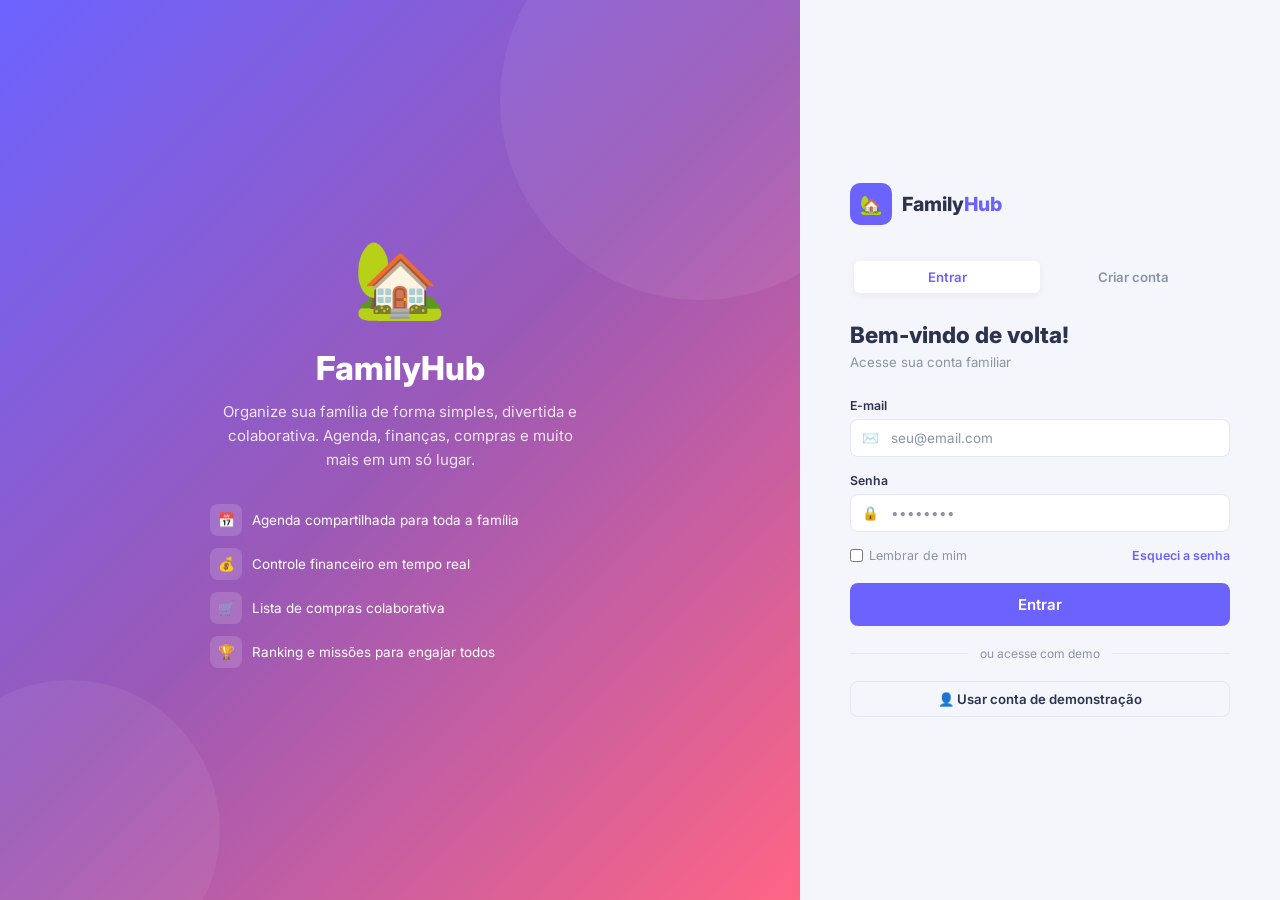
==== familia/index.html @ ab25358c "Commit final" ====
<!DOCTYPE html>
<html lang="pt-BR">
<head>
  <meta charset="UTF-8">
  <meta name="viewport" content="width=device-width, initial-scale=1.0">
  <title>FamilyHub — Login</title>
  <link rel="stylesheet" href="assets/css/style.css">
  <style>
    body { display: block; }
  </style>
</head>
<body>

<div class="login-page">
  <div class="login-left">
    <div class="login-left-content">
      <span class="big-icon">🏡</span>
      <h1>FamilyHub</h1>
      <p>Organize sua família de forma simples, divertida e colaborativa. Agenda, finanças, compras e muito mais em um só lugar.</p>

      <div class="login-features">
        <div class="login-feature-item">
          <div class="feat-icon">📅</div>
          <span>Agenda compartilhada para toda a família</span>
        </div>
        <div class="login-feature-item">
          <div class="feat-icon">💰</div>
          <span>Controle financeiro em tempo real</span>
        </div>
        <div class="login-feature-item">
          <div class="feat-icon">🛒</div>
          <span>Lista de compras colaborativa</span>
        </div>
        <div class="login-feature-item">
          <div class="feat-icon">🏆</div>
          <span>Ranking e missões para engajar todos</span>
        </div>
      </div>
    </div>
  </div>

  <div class="login-right">
    <div class="login-box">
      <div class="login-logo">
        <div class="logo-icon">🏡</div>
        <div class="logo-text">Family<span style="color:var(--primary)">Hub</span></div>
      </div>

      <div class="login-tabs">
        <button class="login-tab active" onclick="switchTab('login')">Entrar</button>
        <button class="login-tab" onclick="switchTab('register')">Criar conta</button>
      </div>

      <div id="form-login">
        <h2>Bem-vindo de volta!</h2>
        <p class="login-sub">Acesse sua conta familiar</p>

        <form id="loginForm" onsubmit="doLogin(event)">
          <div class="form-group">
            <label class="form-label">E-mail</label>
            <div class="input-icon-wrap">
              <span class="input-icon">✉️</span>
              <input type="email" class="form-control" id="login-email" placeholder="seu@email.com" required>
            </div>
          </div>

          <div class="form-group">
            <label class="form-label">Senha</label>
            <div class="input-icon-wrap">
              <span class="input-icon">🔒</span>
              <input type="password" class="form-control" id="login-senha" placeholder="••••••••" required>
            </div>
          </div>

          <div class="login-remember">
            <label><input type="checkbox"> Lembrar de mim</label>
            <a href="#">Esqueci a senha</a>
          </div>

          <button type="submit" class="btn btn-primary w-full btn-lg" id="loginBtn">
            <span>Entrar</span>
          </button>
        </form>

        <div class="login-divider">ou acesse com demo</div>
        <button class="btn btn-outline w-full" onclick="fillDemo()">
          👤 Usar conta de demonstração
        </button>
      </div>

      <div id="form-register" style="display:none">
        <h2>Criar conta</h2>
        <p class="login-sub">Junte-se à sua família no app</p>
        <form id="registerForm" onsubmit="doRegister(event)">
          <div class="form-group">
            <label class="form-label">Nome completo</label>
            <input type="text" class="form-control" id="reg-nome" placeholder="Seu nome" required>
          </div>
          <div class="form-group">
            <label class="form-label">E-mail</label>
            <input type="email" class="form-control" id="reg-email" placeholder="seu@email.com" required>
          </div>
          <div class="form-row">
            <div class="form-group"><input type="password" class="form-control" id="reg-senha" placeholder="Senha" required></div>
            <div class="form-group"><input type="password" class="form-control" id="reg-confirma" placeholder="Confirmar" required></div>
          </div>
          <button type="submit" class="btn btn-primary w-full">Criar conta</button>
        </form>
      </div>
    </div>
  </div>
</div>

<div id="toast-container" class="toast-container"></div>

<script src="assets/js/app.js"></script>
<script>
  function switchTab(tab) {
    document.querySelectorAll('.login-tab').forEach((t, i) => {
      t.classList.toggle('active', (tab === 'login' ? i === 0 : i === 1));
    });
    document.getElementById('form-login').style.display = tab === 'login' ? '' : 'none';
    document.getElementById('form-register').style.display = tab === 'register' ? '' : 'none';
  }

  function fillDemo() {
    document.getElementById('login-email').value = 'rafaela.parrilla@email.com';
    document.getElementById('login-senha').value = '123456';
    showToast('Dados de demonstração preenchidos!', 'info');
  }

  async function doLogin(e) {
    e.preventDefault();
    const btn = document.getElementById('loginBtn');
    const email = document.getElementById('login-email').value;
    const senha = document.getElementById('login-senha').value;

    btn.disabled = true;
    btn.innerHTML = '<span>Entrando...</span>';

    try {
      // Aqui seria a chamada real para api/auth.php
      const response = await fetch('api/auth.php', { method: 'POST', body: new FormData(e.target) });
      const data = await response.json();
      
      if (data.success) {
        sessionStorage.setItem('user', JSON.stringify(data.user));
        window.location.href = 'pages/dashboard.html';
      } else {
        throw new Error('Falha no login');
      }
    } catch (err) {
      // MODO DEMO (Ativado se não houver backend ou falhar)
      if (email && senha) {
        // Extrai o nome do email (ex: joao.silva@email.com -> Joao Silva)
        const userPart = email.split('@')[0];
        const formattedName = userPart.split(/[._]/).map(word => 
          word.charAt(0).toUpperCase() + word.slice(1)
        ).join(' ');

        const userObj = {
          nome: formattedName,
          email: email,
          papel: 'Administrador',
          familia_nome: 'Família Parrilla',
          pontos: 150
        };

        sessionStorage.setItem('user', JSON.stringify(userObj));
        showToast('Login realizado (Modo Demo)!', 'success');
        setTimeout(() => { window.location.href = 'pages/dashboard.html'; }, 800);
      }
    }
  }

  function doRegister(e) {
    e.preventDefault();
    showToast('Conta criada com sucesso! Faça login.', 'success');
    setTimeout(() => switchTab('login'), 1500);
  }
</script>
</body>
</html>
---- familia/assets/css/style.css ----
/* ============================================================
   FAMILIA MANAGER — CSS GLOBAL
   ============================================================ */

@import url('https://fonts.googleapis.com/css2?family=Inter:wght@300;400;500;600;700;800&display=swap');

:root {
  --primary:        #6C63FF;
  --primary-dark:   #5A52D5;
  --primary-light:  #EEF0FF;
  --secondary:      #FF6584;
  --accent:         #43C6AC;
  --warning:        #FFB347;
  --danger:         #FF5C5C;
  --success:        #4CAF50;

  --bg:             #F4F6FB;
  --sidebar-bg:     #1E1E2E;
  --sidebar-hover:  #2A2A3E;
  --card-bg:        #FFFFFF;
  --border:         #E4E8F0;
  --text:           #2D3250;
  --text-muted:     #8A94A6;
  --text-light:     #FFFFFF;

  --sidebar-w:      260px;
  --topbar-h:       64px;
  --radius:         14px;
  --radius-sm:      8px;
  --shadow:         0 4px 24px rgba(108,99,255,.10);
  --shadow-sm:      0 2px 8px rgba(0,0,0,.06);
  --transition:     .22s ease;
}

*, *::before, *::after { box-sizing: border-box; margin: 0; padding: 0; }

html { font-size: 15px; scroll-behavior: smooth; }

body {
  font-family: 'Inter', sans-serif;
  background: var(--bg);
  color: var(--text);
  min-height: 100vh;
  display: flex;
}

a { text-decoration: none; color: inherit; }
ul, ol { list-style: none; }
button { cursor: pointer; font-family: inherit; }
input, select, textarea { font-family: inherit; }

/* ============================================================
   SCROLLBAR
   ============================================================ */
::-webkit-scrollbar { width: 6px; height: 6px; }
::-webkit-scrollbar-track { background: transparent; }
::-webkit-scrollbar-thumb { background: #CBD0E0; border-radius: 99px; }
::-webkit-scrollbar-thumb:hover { background: var(--primary); }

/* ============================================================
   SIDEBAR
   ============================================================ */
.sidebar {
  width: var(--sidebar-w);
  background: var(--sidebar-bg);
  min-height: 100vh;
  position: fixed;
  top: 0; left: 0;
  display: flex;
  flex-direction: column;
  z-index: 100;
  transition: width var(--transition);
  overflow: hidden;
}

.sidebar-logo {
  display: flex;
  align-items: center;
  gap: 12px;
  padding: 24px 20px 20px;
  border-bottom: 1px solid rgba(255,255,255,.07);
}

.sidebar-logo .logo-icon {
  width: 40px; height: 40px;
  background: var(--primary);
  border-radius: 10px;
  display: flex; align-items: center; justify-content: center;
  font-size: 20px;
  flex-shrink: 0;
}

.sidebar-logo .logo-text {
  font-size: 1.1rem;
  font-weight: 700;
  color: #fff;
  white-space: nowrap;
}

.sidebar-logo .logo-text span {
  color: var(--primary);
}

.sidebar-family {
  padding: 16px 20px;
  border-bottom: 1px solid rgba(255,255,255,.07);
}

.sidebar-family .family-label {
  font-size: .7rem;
  text-transform: uppercase;
  letter-spacing: .08em;
  color: var(--text-muted);
  margin-bottom: 6px;
}

.sidebar-family .family-name {
  font-size: .95rem;
  font-weight: 600;
  color: #fff;
}

.sidebar-nav {
  flex: 1;
  padding: 12px 0;
  overflow-y: auto;
}

.nav-section-label {
  font-size: .68rem;
  text-transform: uppercase;
  letter-spacing: .1em;
  color: var(--text-muted);
  padding: 14px 20px 6px;
}

.nav-item {
  display: flex;
  align-items: center;
  gap: 12px;
  padding: 11px 20px;
  color: rgba(255,255,255,.65);
  font-size: .9rem;
  font-weight: 500;
  border-radius: 0;
  transition: all var(--transition);
  position: relative;
  white-space: nowrap;
}

.nav-item:hover {
  background: var(--sidebar-hover);
  color: #fff;
}

.nav-item.active {
  background: rgba(108,99,255,.18);
  color: var(--primary);
}

.nav-item.active::before {
  content: '';
  position: absolute;
  left: 0; top: 0; bottom: 0;
  width: 3px;
  background: var(--primary);
  border-radius: 0 4px 4px 0;
}

.nav-item .nav-icon {
  font-size: 1.15rem;
  width: 22px;
  text-align: center;
  flex-shrink: 0;
}

.nav-item .nav-badge {
  margin-left: auto;
  background: var(--secondary);
  color: #fff;
  font-size: .65rem;
  font-weight: 700;
  padding: 2px 7px;
  border-radius: 99px;
  min-width: 20px;
  text-align: center;
}

.sidebar-footer {
  padding: 16px 20px;
  border-top: 1px solid rgba(255,255,255,.07);
}

.sidebar-user {
  display: flex;
  align-items: center;
  gap: 10px;
}

.sidebar-user .user-avatar {
  width: 36px; height: 36px;
  border-radius: 50%;
  object-fit: cover;
  background: var(--primary);
  display: flex; align-items: center; justify-content: center;
  font-weight: 700;
  color: #fff;
  font-size: .85rem;
  flex-shrink: 0;
  overflow: hidden;
}

.sidebar-user .user-info { flex: 1; min-width: 0; }
.sidebar-user .user-name {
  font-size: .85rem;
  font-weight: 600;
  color: #fff;
  white-space: nowrap;
  overflow: hidden;
  text-overflow: ellipsis;
}
.sidebar-user .user-role {
  font-size: .72rem;
  color: var(--text-muted);
}

.sidebar-user .logout-btn {
  background: none;
  border: none;
  color: var(--text-muted);
  font-size: 1rem;
  padding: 4px;
  border-radius: 6px;
  transition: color var(--transition);
}
.sidebar-user .logout-btn:hover { color: var(--danger); }

/* ============================================================
   MAIN CONTENT
   ============================================================ */
.main-wrapper {
  margin-left: var(--sidebar-w);
  flex: 1;
  display: flex;
  flex-direction: column;
  min-height: 100vh;
}

/* TOPBAR */
.topbar {
  height: var(--topbar-h);
  background: var(--card-bg);
  border-bottom: 1px solid var(--border);
  display: flex;
  align-items: center;
  padding: 0 28px;
  gap: 16px;
  position: sticky;
  top: 0;
  z-index: 50;
}

.topbar-title {
  font-size: 1.15rem;
  font-weight: 700;
  color: var(--text);
  flex: 1;
}

.topbar-search {
  display: flex;
  align-items: center;
  background: var(--bg);
  border: 1px solid var(--border);
  border-radius: 99px;
  padding: 7px 16px;
  gap: 8px;
  width: 240px;
}

.topbar-search input {
  border: none;
  background: none;
  outline: none;
  font-size: .88rem;
  color: var(--text);
  width: 100%;
}

.topbar-search .search-icon { color: var(--text-muted); font-size: .9rem; }

.topbar-actions {
  display: flex;
  align-items: center;
  gap: 10px;
}

.topbar-btn {
  width: 38px; height: 38px;
  border-radius: 10px;
  border: 1px solid var(--border);
  background: var(--card-bg);
  display: flex; align-items: center; justify-content: center;
  font-size: 1rem;
  color: var(--text-muted);
  transition: all var(--transition);
  position: relative;
}

.topbar-btn:hover { background: var(--primary-light); color: var(--primary); border-color: var(--primary); }

.topbar-btn .badge {
  position: absolute;
  top: -4px; right: -4px;
  width: 16px; height: 16px;
  background: var(--secondary);
  border-radius: 50%;
  font-size: .6rem;
  font-weight: 700;
  color: #fff;
  display: flex; align-items: center; justify-content: center;
  border: 2px solid #fff;
}

.topbar-avatar {
  width: 36px; height: 36px;
  border-radius: 50%;
  object-fit: cover;
  background: var(--primary);
  display: flex; align-items: center; justify-content: center;
  font-weight: 700;
  color: #fff;
  font-size: .85rem;
  cursor: pointer;
  overflow: hidden;
  border: 2px solid var(--primary-light);
}

/* PAGE CONTENT */
.page-content {
  flex: 1;
  padding: 28px;
  overflow-y: auto;
}

/* ============================================================
   CARDS
   ============================================================ */
.card {
  background: var(--card-bg);
  border-radius: var(--radius);
  border: 1px solid var(--border);
  box-shadow: var(--shadow-sm);
  padding: 22px;
}

.card-header {
  display: flex;
  align-items: center;
  justify-content: space-between;
  margin-bottom: 18px;
}

.card-title {
  font-size: 1rem;
  font-weight: 700;
  color: var(--text);
}

.card-subtitle {
  font-size: .8rem;
  color: var(--text-muted);
  margin-top: 2px;
}

/* ============================================================
   STAT CARDS
   ============================================================ */
.stats-grid {
  display: grid;
  grid-template-columns: repeat(4, 1fr);
  gap: 18px;
  margin-bottom: 24px;
}

.stat-card {
  background: var(--card-bg);
  border-radius: var(--radius);
  border: 1px solid var(--border);
  padding: 20px;
  display: flex;
  align-items: center;
  gap: 16px;
  box-shadow: var(--shadow-sm);
  transition: transform var(--transition), box-shadow var(--transition);
}

.stat-card:hover {
  transform: translateY(-2px);
  box-shadow: var(--shadow);
}

.stat-icon {
  width: 52px; height: 52px;
  border-radius: 14px;
  display: flex; align-items: center; justify-content: center;
  font-size: 1.4rem;
  flex-shrink: 0;
}

.stat-icon.purple  { background: #EEF0FF; color: var(--primary); }
.stat-icon.pink    { background: #FFF0F3; color: var(--secondary); }
.stat-icon.green   { background: #EDFAF4; color: var(--accent); }
.stat-icon.orange  { background: #FFF6EC; color: var(--warning); }
.stat-icon.red     { background: #FFF0F0; color: var(--danger); }

.stat-info .stat-value {
  font-size: 1.6rem;
  font-weight: 800;
  color: var(--text);
  line-height: 1;
}

.stat-info .stat-label {
  font-size: .78rem;
  color: var(--text-muted);
  margin-top: 4px;
}

.stat-info .stat-change {
  font-size: .75rem;
  font-weight: 600;
  margin-top: 4px;
}

.stat-change.up   { color: var(--success); }
.stat-change.down { color: var(--danger); }

/* ============================================================
   GRID LAYOUTS
   ============================================================ */
.grid-2 { display: grid; grid-template-columns: 1fr 1fr; gap: 18px; }
.grid-3 { display: grid; grid-template-columns: 1fr 1fr 1fr; gap: 18px; }
.grid-2-1 { display: grid; grid-template-columns: 2fr 1fr; gap: 18px; }
.grid-1-2 { display: grid; grid-template-columns: 1fr 2fr; gap: 18px; }

/* ============================================================
   BUTTONS
   ============================================================ */
.btn {
  display: inline-flex;
  align-items: center;
  gap: 7px;
  padding: 9px 18px;
  border-radius: var(--radius-sm);
  font-size: .88rem;
  font-weight: 600;
  border: none;
  transition: all var(--transition);
  cursor: pointer;
}

.btn-primary {
  background: var(--primary);
  color: #fff;
}
.btn-primary:hover { background: var(--primary-dark); box-shadow: 0 4px 14px rgba(108,99,255,.35); }

.btn-secondary {
  background: var(--primary-light);
  color: var(--primary);
}
.btn-secondary:hover { background: #dde0ff; }

.btn-danger {
  background: #FFF0F0;
  color: var(--danger);
}
.btn-danger:hover { background: var(--danger); color: #fff; }

.btn-success {
  background: #EDFAF4;
  color: var(--success);
}
.btn-success:hover { background: var(--success); color: #fff; }

.btn-outline {
  background: transparent;
  border: 1.5px solid var(--border);
  color: var(--text);
}
.btn-outline:hover { border-color: var(--primary); color: var(--primary); }

.btn-sm { padding: 6px 12px; font-size: .8rem; }
.btn-lg { padding: 12px 24px; font-size: 1rem; }
.btn-icon { padding: 8px; border-radius: var(--radius-sm); }

/* ============================================================
   FORMS
   ============================================================ */
.form-group { margin-bottom: 16px; }

.form-label {
  display: block;
  font-size: .82rem;
  font-weight: 600;
  color: var(--text);
  margin-bottom: 6px;
}

.form-control {
  width: 100%;
  padding: 10px 14px;
  border: 1.5px solid var(--border);
  border-radius: var(--radius-sm);
  font-size: .9rem;
  color: var(--text);
  background: var(--card-bg);
  outline: none;
  transition: border-color var(--transition), box-shadow var(--transition);
}

.form-control:focus {
  border-color: var(--primary);
  box-shadow: 0 0 0 3px rgba(108,99,255,.12);
}

.form-control::placeholder { color: var(--text-muted); }

select.form-control { cursor: pointer; }

.form-row { display: grid; grid-template-columns: 1fr 1fr; gap: 14px; }

/* ============================================================
   BADGES / TAGS
   ============================================================ */
.badge {
  display: inline-flex;
  align-items: center;
  padding: 3px 10px;
  border-radius: 99px;
  font-size: .72rem;
  font-weight: 600;
}

.badge-primary  { background: var(--primary-light); color: var(--primary); }
.badge-success  { background: #EDFAF4; color: var(--success); }
.badge-warning  { background: #FFF6EC; color: var(--warning); }
.badge-danger   { background: #FFF0F0; color: var(--danger); }
.badge-muted    { background: #F0F2F8; color: var(--text-muted); }
.badge-pink     { background: #FFF0F3; color: var(--secondary); }

/* ============================================================
   TABLES
   ============================================================ */
.table-wrap { overflow-x: auto; }

table {
  width: 100%;
  border-collapse: collapse;
}

thead th {
  font-size: .78rem;
  font-weight: 600;
  text-transform: uppercase;
  letter-spacing: .06em;
  color: var(--text-muted);
  padding: 10px 14px;
  border-bottom: 2px solid var(--border);
  text-align: left;
  white-space: nowrap;
}

tbody td {
  padding: 13px 14px;
  font-size: .88rem;
  border-bottom: 1px solid var(--border);
  vertical-align: middle;
}

tbody tr:last-child td { border-bottom: none; }

tbody tr:hover td { background: var(--bg); }

/* ============================================================
   PROGRESS BAR
   ============================================================ */
.progress {
  height: 8px;
  background: var(--border);
  border-radius: 99px;
  overflow: hidden;
}

.progress-bar {
  height: 100%;
  border-radius: 99px;
  transition: width .5s ease;
}

.progress-bar.primary { background: var(--primary); }
.progress-bar.success { background: var(--success); }
.progress-bar.warning { background: var(--warning); }
.progress-bar.danger  { background: var(--danger); }
.progress-bar.accent  { background: var(--accent); }

/* ============================================================
   AVATAR GROUP
   ============================================================ */
.avatar-group {
  display: flex;
}

.avatar-group .avatar {
  width: 30px; height: 30px;
  border-radius: 50%;
  border: 2px solid #fff;
  margin-left: -8px;
  background: var(--primary);
  display: flex; align-items: center; justify-content: center;
  font-size: .7rem;
  font-weight: 700;
  color: #fff;
  overflow: hidden;
}

.avatar-group .avatar:first-child { margin-left: 0; }

/* ============================================================
   MODAL
   ============================================================ */
.modal-overlay {
  position: fixed;
  inset: 0;
  background: rgba(0,0,0,.45);
  z-index: 200;
  display: flex;
  align-items: center;
  justify-content: center;
  opacity: 0;
  pointer-events: none;
  transition: opacity var(--transition);
}

.modal-overlay.open {
  opacity: 1;
  pointer-events: all;
}

.modal {
  background: var(--card-bg);
  border-radius: var(--radius);
  padding: 28px;
  width: 480px;
  max-width: 95vw;
  max-height: 90vh;
  overflow-y: auto;
  box-shadow: 0 20px 60px rgba(0,0,0,.2);
  transform: translateY(20px);
  transition: transform var(--transition);
}

.modal-overlay.open .modal { transform: translateY(0); }

.modal-header {
  display: flex;
  align-items: center;
  justify-content: space-between;
  margin-bottom: 20px;
}

.modal-title { font-size: 1.05rem; font-weight: 700; }

.modal-close {
  background: none;
  border: none;
  font-size: 1.2rem;
  color: var(--text-muted);
  padding: 4px;
  border-radius: 6px;
  transition: color var(--transition);
}

.modal-close:hover { color: var(--danger); }

.modal-footer {
  display: flex;
  justify-content: flex-end;
  gap: 10px;
  margin-top: 22px;
  padding-top: 18px;
  border-top: 1px solid var(--border);
}

/* ============================================================
   TOAST NOTIFICATIONS
   ============================================================ */
.toast-container {
  position: fixed;
  bottom: 24px;
  right: 24px;
  z-index: 999;
  display: flex;
  flex-direction: column;
  gap: 10px;
}

.toast {
  background: var(--card-bg);
  border-radius: var(--radius-sm);
  padding: 14px 18px;
  box-shadow: 0 8px 30px rgba(0,0,0,.15);
  display: flex;
  align-items: center;
  gap: 12px;
  min-width: 280px;
  max-width: 380px;
  border-left: 4px solid var(--primary);
  animation: slideInRight .3s ease;
}

.toast.success { border-color: var(--success); }
.toast.warning { border-color: var(--warning); }
.toast.danger  { border-color: var(--danger); }

.toast-icon { font-size: 1.1rem; }
.toast-msg  { font-size: .88rem; font-weight: 500; flex: 1; }

@keyframes slideInRight {
  from { transform: translateX(100%); opacity: 0; }
  to   { transform: translateX(0);    opacity: 1; }
}

/* ============================================================
   EMPTY STATE
   ============================================================ */
.empty-state {
  text-align: center;
  padding: 48px 24px;
  color: var(--text-muted);
}

.empty-state .empty-icon { font-size: 3rem; margin-bottom: 12px; opacity: .5; }
.empty-state p { font-size: .9rem; }

/* ============================================================
   PAGE HEADER
   ============================================================ */
.page-header {
  display: flex;
  align-items: flex-start;
  justify-content: space-between;
  margin-bottom: 24px;
}

.page-header h1 {
  font-size: 1.5rem;
  font-weight: 800;
  color: var(--text);
}

.page-header p {
  font-size: .88rem;
  color: var(--text-muted);
  margin-top: 4px;
}

/* ============================================================
   CHECKBOX CUSTOM
   ============================================================ */
.check-item {
  display: flex;
  align-items: center;
  gap: 10px;
  padding: 10px 0;
  border-bottom: 1px solid var(--border);
  cursor: pointer;
}

.check-item:last-child { border-bottom: none; }

.check-item input[type="checkbox"] { display: none; }

.check-box {
  width: 20px; height: 20px;
  border-radius: 6px;
  border: 2px solid var(--border);
  display: flex; align-items: center; justify-content: center;
  transition: all var(--transition);
  flex-shrink: 0;
}

.check-item input:checked ~ .check-box {
  background: var(--primary);
  border-color: var(--primary);
}

.check-item input:checked ~ .check-box::after {
  content: '✓';
  color: #fff;
  font-size: .75rem;
  font-weight: 700;
}

.check-item input:checked ~ .check-label {
  text-decoration: line-through;
  color: var(--text-muted);
}

.check-label { font-size: .9rem; flex: 1; }

/* ============================================================
   CALENDAR MINI
   ============================================================ */
.mini-calendar { width: 100%; }

.mini-cal-header {
  display: flex;
  align-items: center;
  justify-content: space-between;
  margin-bottom: 12px;
}

.mini-cal-header .month-name {
  font-size: .95rem;
  font-weight: 700;
}

.mini-cal-header button {
  background: none;
  border: 1px solid var(--border);
  border-radius: 6px;
  width: 28px; height: 28px;
  display: flex; align-items: center; justify-content: center;
  font-size: .8rem;
  color: var(--text-muted);
  transition: all var(--transition);
}

.mini-cal-header button:hover { background: var(--primary-light); color: var(--primary); border-color: var(--primary); }

.mini-cal-grid {
  display: grid;
  grid-template-columns: repeat(7, 1fr);
  gap: 2px;
}

.mini-cal-grid .day-name {
  text-align: center;
  font-size: .7rem;
  font-weight: 600;
  color: var(--text-muted);
  padding: 4px 0;
}

.mini-cal-grid .day {
  text-align: center;
  font-size: .8rem;
  padding: 6px 2px;
  border-radius: 6px;
  cursor: pointer;
  transition: all var(--transition);
}

.mini-cal-grid .day:hover { background: var(--primary-light); color: var(--primary); }
.mini-cal-grid .day.today { background: var(--primary); color: #fff; font-weight: 700; }
.mini-cal-grid .day.has-event { position: relative; }
.mini-cal-grid .day.has-event::after {
  content: '';
  position: absolute;
  bottom: 2px;
  left: 50%;
  transform: translateX(-50%);
  width: 4px; height: 4px;
  border-radius: 50%;
  background: var(--secondary);
}

.mini-cal-grid .day.other-month { color: var(--text-muted); opacity: .4; }

/* ============================================================
   RANKING
   ============================================================ */
.rank-podium {
  display: flex;
  align-items: flex-end;
  justify-content: center;
  gap: 16px;
  padding: 24px 0 8px;
}

.podium-item {
  display: flex;
  flex-direction: column;
  align-items: center;
  gap: 8px;
}

.podium-avatar {
  width: 56px; height: 56px;
  border-radius: 50%;
  background: var(--primary);
  display: flex; align-items: center; justify-content: center;
  font-size: 1.3rem;
  font-weight: 800;
  color: #fff;
  border: 3px solid #fff;
  box-shadow: 0 4px 14px rgba(0,0,0,.12);
  overflow: hidden;
  position: relative;
}

.podium-crown {
  position: absolute;
  top: -18px;
  font-size: 1.1rem;
}

.podium-name { font-size: .82rem; font-weight: 600; }
.podium-pts  { font-size: .75rem; color: var(--text-muted); }

.podium-block {
  border-radius: 10px 10px 0 0;
  width: 72px;
  display: flex; align-items: center; justify-content: center;
  font-size: 1.1rem;
  font-weight: 800;
  color: #fff;
}

.podium-block.first  { height: 80px; background: linear-gradient(135deg,#FFD700,#FFA500); }
.podium-block.second { height: 60px; background: linear-gradient(135deg,#C0C0C0,#A0A0A0); }
.podium-block.third  { height: 44px; background: linear-gradient(135deg,#CD7F32,#A0522D); }

/* ============================================================
   FINANCE CHART AREA
   ============================================================ */
.chart-container {
  position: relative;
  height: 220px;
  width: 100%;
}

/* ============================================================
   NOTIFICATION ITEM
   ============================================================ */
.notif-item {
  display: flex;
  gap: 14px;
  padding: 14px 0;
  border-bottom: 1px solid var(--border);
  transition: background var(--transition);
}

.notif-item:last-child { border-bottom: none; }
.notif-item.unread { background: var(--primary-light); margin: 0 -22px; padding: 14px 22px; border-radius: 0; }

.notif-icon-wrap {
  width: 40px; height: 40px;
  border-radius: 12px;
  display: flex; align-items: center; justify-content: center;
  font-size: 1rem;
  flex-shrink: 0;
}

.notif-icon-wrap.purple { background: #EEF0FF; color: var(--primary); }
.notif-icon-wrap.pink   { background: #FFF0F3; color: var(--secondary); }
.notif-icon-wrap.green  { background: #EDFAF4; color: var(--accent); }
.notif-icon-wrap.orange { background: #FFF6EC; color: var(--warning); }

.notif-body { flex: 1; }
.notif-title { font-size: .88rem; font-weight: 600; }
.notif-desc  { font-size: .8rem; color: var(--text-muted); margin-top: 2px; }
.notif-time  { font-size: .72rem; color: var(--text-muted); margin-top: 4px; }

.notif-dot {
  width: 8px; height: 8px;
  border-radius: 50%;
  background: var(--primary);
  margin-top: 6px;
  flex-shrink: 0;
}

/* ============================================================
   PROFILE
   ============================================================ */
.profile-cover {
  height: 180px;
  border-radius: var(--radius) var(--radius) 0 0;
  background: linear-gradient(135deg, var(--primary) 0%, var(--secondary) 100%);
  position: relative;
}

.profile-avatar-wrap {
  position: absolute;
  bottom: -36px;
  left: 28px;
}

.profile-avatar {
  width: 80px; height: 80px;
  border-radius: 50%;
  border: 4px solid #fff;
  background: var(--primary);
  display: flex; align-items: center; justify-content: center;
  font-size: 2rem;
  font-weight: 800;
  color: #fff;
  overflow: hidden;
  box-shadow: 0 4px 14px rgba(0,0,0,.15);
}

.profile-info-card {
  padding: 50px 28px 24px;
  border: 1px solid var(--border);
  border-top: none;
  border-radius: 0 0 var(--radius) var(--radius);
  background: var(--card-bg);
}

.profile-name { font-size: 1.3rem; font-weight: 800; }
.profile-role { font-size: .85rem; color: var(--text-muted); margin-top: 2px; }

.profile-stats {
  display: flex;
  gap: 24px;
  margin-top: 16px;
  padding-top: 16px;
  border-top: 1px solid var(--border);
}

.profile-stat-item { text-align: center; }
.profile-stat-item .val { font-size: 1.2rem; font-weight: 800; }
.profile-stat-item .lbl { font-size: .75rem; color: var(--text-muted); }

/* ============================================================
   MISSION CARD
   ============================================================ */
.mission-card {
  background: var(--card-bg);
  border-radius: var(--radius);
  border: 1px solid var(--border);
  padding: 18px;
  display: flex;
  gap: 14px;
  align-items: flex-start;
  transition: all var(--transition);
  box-shadow: var(--shadow-sm);
}

.mission-card:hover { transform: translateY(-2px); box-shadow: var(--shadow); }

.mission-icon {
  width: 46px; height: 46px;
  border-radius: 12px;
  display: flex; align-items: center; justify-content: center;
  font-size: 1.2rem;
  flex-shrink: 0;
}

.mission-body { flex: 1; }
.mission-title { font-size: .92rem; font-weight: 700; }
.mission-desc  { font-size: .8rem; color: var(--text-muted); margin-top: 3px; }

.mission-footer {
  display: flex;
  align-items: center;
  justify-content: space-between;
  margin-top: 10px;
}

.mission-pts {
  font-size: .78rem;
  font-weight: 700;
  color: var(--warning);
  background: #FFF6EC;
  padding: 3px 10px;
  border-radius: 99px;
}

.mission-assigned {
  display: flex;
  align-items: center;
  gap: 6px;
  font-size: .75rem;
  color: var(--text-muted);
}

/* ============================================================
   UTILITIES
   ============================================================ */
.mt-0  { margin-top: 0; }
.mt-8  { margin-top: 8px; }
.mt-12 { margin-top: 12px; }
.mt-16 { margin-top: 16px; }
.mt-24 { margin-top: 24px; }
.mb-16 { margin-bottom: 16px; }
.mb-24 { margin-bottom: 24px; }

.text-center { text-align: center; }
.text-right  { text-align: right; }
.text-muted  { color: var(--text-muted); }
.text-primary{ color: var(--primary); }
.text-success{ color: var(--success); }
.text-danger { color: var(--danger); }
.text-warning{ color: var(--warning); }

.fw-600 { font-weight: 600; }
.fw-700 { font-weight: 700; }
.fw-800 { font-weight: 800; }

.flex        { display: flex; }
.flex-center { display: flex; align-items: center; justify-content: center; }
.items-center{ align-items: center; }
.gap-8       { gap: 8px; }
.gap-12      { gap: 12px; }
.gap-16      { gap: 16px; }

.w-full { width: 100%; }

.divider {
  height: 1px;
  background: var(--border);
  margin: 16px 0;
}

/* ============================================================
   LOGIN PAGE
   ============================================================ */
.login-page {
  min-height: 100vh;
  display: flex;
  background: var(--bg);
}

.login-left {
  flex: 1;
  background: linear-gradient(135deg, var(--primary) 0%, #9B59B6 50%, var(--secondary) 100%);
  display: flex;
  flex-direction: column;
  align-items: center;
  justify-content: center;
  padding: 48px;
  color: #fff;
  position: relative;
  overflow: hidden;
}

.login-left::before {
  content: '';
  position: absolute;
  width: 400px; height: 400px;
  border-radius: 50%;
  background: rgba(255,255,255,.06);
  top: -100px; right: -100px;
}

.login-left::after {
  content: '';
  position: absolute;
  width: 300px; height: 300px;
  border-radius: 50%;
  background: rgba(255,255,255,.06);
  bottom: -80px; left: -80px;
}

.login-left-content { position: relative; z-index: 1; text-align: center; max-width: 380px; }

.login-left .big-icon {
  font-size: 5rem;
  margin-bottom: 24px;
  display: block;
}

.login-left h1 {
  font-size: 2.2rem;
  font-weight: 800;
  margin-bottom: 12px;
}

.login-left p {
  font-size: 1rem;
  opacity: .85;
  line-height: 1.6;
}

.login-features {
  margin-top: 32px;
  display: flex;
  flex-direction: column;
  gap: 12px;
  text-align: left;
}

.login-feature-item {
  display: flex;
  align-items: center;
  gap: 10px;
  font-size: .9rem;
}

.login-feature-item .feat-icon {
  width: 32px; height: 32px;
  background: rgba(255,255,255,.15);
  border-radius: 8px;
  display: flex; align-items: center; justify-content: center;
  font-size: .9rem;
  flex-shrink: 0;
}

.login-right {
  width: 480px;
  display: flex;
  align-items: center;
  justify-content: center;
  padding: 48px;
}

.login-box {
  width: 100%;
  max-width: 380px;
}

.login-box .login-logo {
  display: flex;
  align-items: center;
  gap: 10px;
  margin-bottom: 32px;
}

.login-box .login-logo .logo-icon {
  width: 42px; height: 42px;
  background: var(--primary);
  border-radius: 10px;
  display: flex; align-items: center; justify-content: center;
  font-size: 1.2rem;
}

.login-box .login-logo .logo-text {
  font-size: 1.3rem;
  font-weight: 800;
  color: var(--text);
}

.login-box h2 {
  font-size: 1.5rem;
  font-weight: 800;
  margin-bottom: 6px;
}

.login-box .login-sub {
  font-size: .88rem;
  color: var(--text-muted);
  margin-bottom: 28px;
}

.login-tabs {
  display: flex;
  gap: 0;
  background: var(--bg);
  border-radius: var(--radius-sm);
  padding: 4px;
  margin-bottom: 24px;
}

.login-tab {
  flex: 1;
  padding: 8px;
  text-align: center;
  font-size: .88rem;
  font-weight: 600;
  border-radius: 6px;
  cursor: pointer;
  transition: all var(--transition);
  border: none;
  background: none;
  color: var(--text-muted);
}

.login-tab.active {
  background: var(--card-bg);
  color: var(--primary);
  box-shadow: var(--shadow-sm);
}

.input-icon-wrap {
  position: relative;
}

.input-icon-wrap .form-control {
  padding-left: 40px;
}

.input-icon-wrap .input-icon {
  position: absolute;
  left: 12px;
  top: 50%;
  transform: translateY(-50%);
  color: var(--text-muted);
  font-size: .9rem;
}

.login-remember {
  display: flex;
  align-items: center;
  justify-content: space-between;
  margin-bottom: 20px;
  font-size: .83rem;
}

.login-remember label {
  display: flex;
  align-items: center;
  gap: 6px;
  cursor: pointer;
  color: var(--text-muted);
}

.login-remember a { color: var(--primary); font-weight: 600; }

.login-divider {
  display: flex;
  align-items: center;
  gap: 12px;
  margin: 20px 0;
  color: var(--text-muted);
  font-size: .8rem;
}

.login-divider::before, .login-divider::after {
  content: '';
  flex: 1;
  height: 1px;
  background: var(--border);
}

/* ============================================================
   RESPONSIVE (mínimo para desktop)
   ============================================================ */
@media (max-width: 1200px) {
  .stats-grid { grid-template-columns: repeat(2, 1fr); }
}

@media (max-width: 900px) {
  .grid-2, .grid-2-1, .grid-1-2 { grid-template-columns: 1fr; }
  .grid-3 { grid-template-columns: 1fr 1fr; }
}

/* ============================================================
   FILTER BUTTONS
   ============================================================ */
.filter-btn {
  padding: 7px 16px;
  border-radius: 99px;
  font-size: .82rem;
  font-weight: 600;
  border: 1.5px solid var(--border);
  background: var(--card-bg);
  color: var(--text-muted);
  cursor: pointer;
  transition: all var(--transition);
}
.filter-btn:hover  { border-color: var(--primary); color: var(--primary); }
.filter-btn.active { background: var(--primary); color: #fff; border-color: var(--primary); }

/* ============================================================
   EXTRA UTILITIES
   ============================================================ */
.btn.w-full { width: 100%; justify-content: center; }

.filter-btn.active.success { background: var(--success); border-color: var(--success); }
.filter-btn.active.danger  { background: var(--danger);  border-color: var(--danger); }

/* Stat icon extra colors */
.stat-icon.blue   { background: #E8F4FD; color: #2196F3; }
.stat-icon.teal   { background: #E0F7F4; color: #009688; }

/* Dashboard quick actions */
.quick-action {
  display: flex;
  flex-direction: column;
  align-items: center;
  gap: 8px;
  padding: 18px 12px;
  border-radius: var(--radius);
  border: 1.5px solid var(--border);
  background: var(--card-bg);
  cursor: pointer;
  transition: all var(--transition);
  text-align: center;
  text-decoration: none;
  color: var(--text);
}
.quick-action:hover {
  border-color: var(--primary);
  background: var(--primary-light);
  transform: translateY(-2px);
  box-shadow: var(--shadow);
}
.quick-action .qa-icon {
  font-size: 1.6rem;
  width: 52px; height: 52px;
  border-radius: 14px;
  display: flex; align-items: center; justify-content: center;
}
.quick-action .qa-label {
  font-size: .82rem;
  font-weight: 600;
}

/* Event item */
.event-item {
  display: flex;
  gap: 12px;
  padding: 12px 0;
  border-bottom: 1px solid var(--border);
  align-items: flex-start;
}
.event-item:last-child { border-bottom: none; }
.event-dot {
  width: 10px; height: 10px;
  border-radius: 50%;
  margin-top: 5px;
  flex-shrink: 0;
}
.event-info { flex: 1; }
.event-title { font-size: .88rem; font-weight: 600; }
.event-meta  { font-size: .75rem; color: var(--text-muted); margin-top: 2px; }

/* Shopping item */
.shop-item {
  display: flex;
  align-items: center;
  gap: 12px;
  padding: 11px 0;
  border-bottom: 1px solid var(--border);
}
.shop-item:last-child { border-bottom: none; }
.shop-item.done .shop-name { text-decoration: line-through; color: var(--text-muted); }

/* Agenda full calendar */
.cal-full-grid {
  display: grid;
  grid-template-columns: repeat(7, 1fr);
  gap: 4px;
}
.cal-day-header {
  text-align: center;
  font-size: .75rem;
  font-weight: 700;
  color: var(--text-muted);
  padding: 8px 0;
  text-transform: uppercase;
}
.cal-day-cell {
  min-height: 90px;
  border: 1px solid var(--border);
  border-radius: 8px;
  padding: 6px;
  cursor: pointer;
  transition: background var(--transition);
  background: var(--card-bg);
}
.cal-day-cell:hover { background: var(--primary-light); }
.cal-day-cell.today { border-color: var(--primary); background: var(--primary-light); }
.cal-day-cell.other-month { background: var(--bg); opacity: .6; }
.cal-day-num {
  font-size: .8rem;
  font-weight: 700;
  margin-bottom: 4px;
}
.cal-day-cell.today .cal-day-num { color: var(--primary); }
.cal-event-pill {
  font-size: .68rem;
  padding: 2px 6px;
  border-radius: 4px;
  margin-bottom: 2px;
  white-space: nowrap;
  overflow: hidden;
  text-overflow: ellipsis;
  font-weight: 600;
}
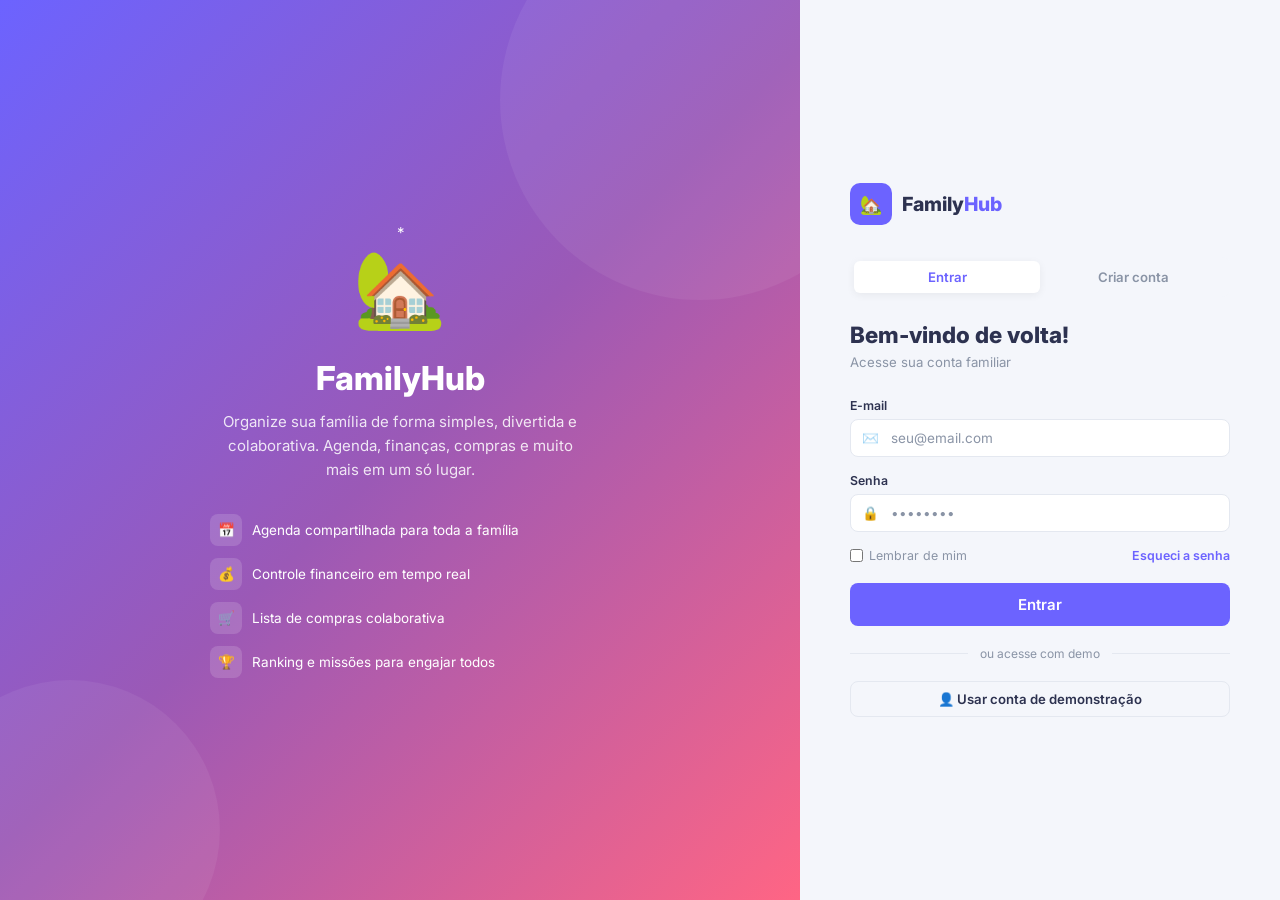
==== commit f571382c: "Últimas modificações." ====
--- a/familia/index.html
+++ b/familia/index.html
@@ -12,7 +12,7 @@
 <body>
 
 <div class="login-page">
-  <div class="login-left">
+  <div class="login-left">*
     <div class="login-left-content">
       <span class="big-icon">🏡</span>
       <h1>FamilyHub</h1>
